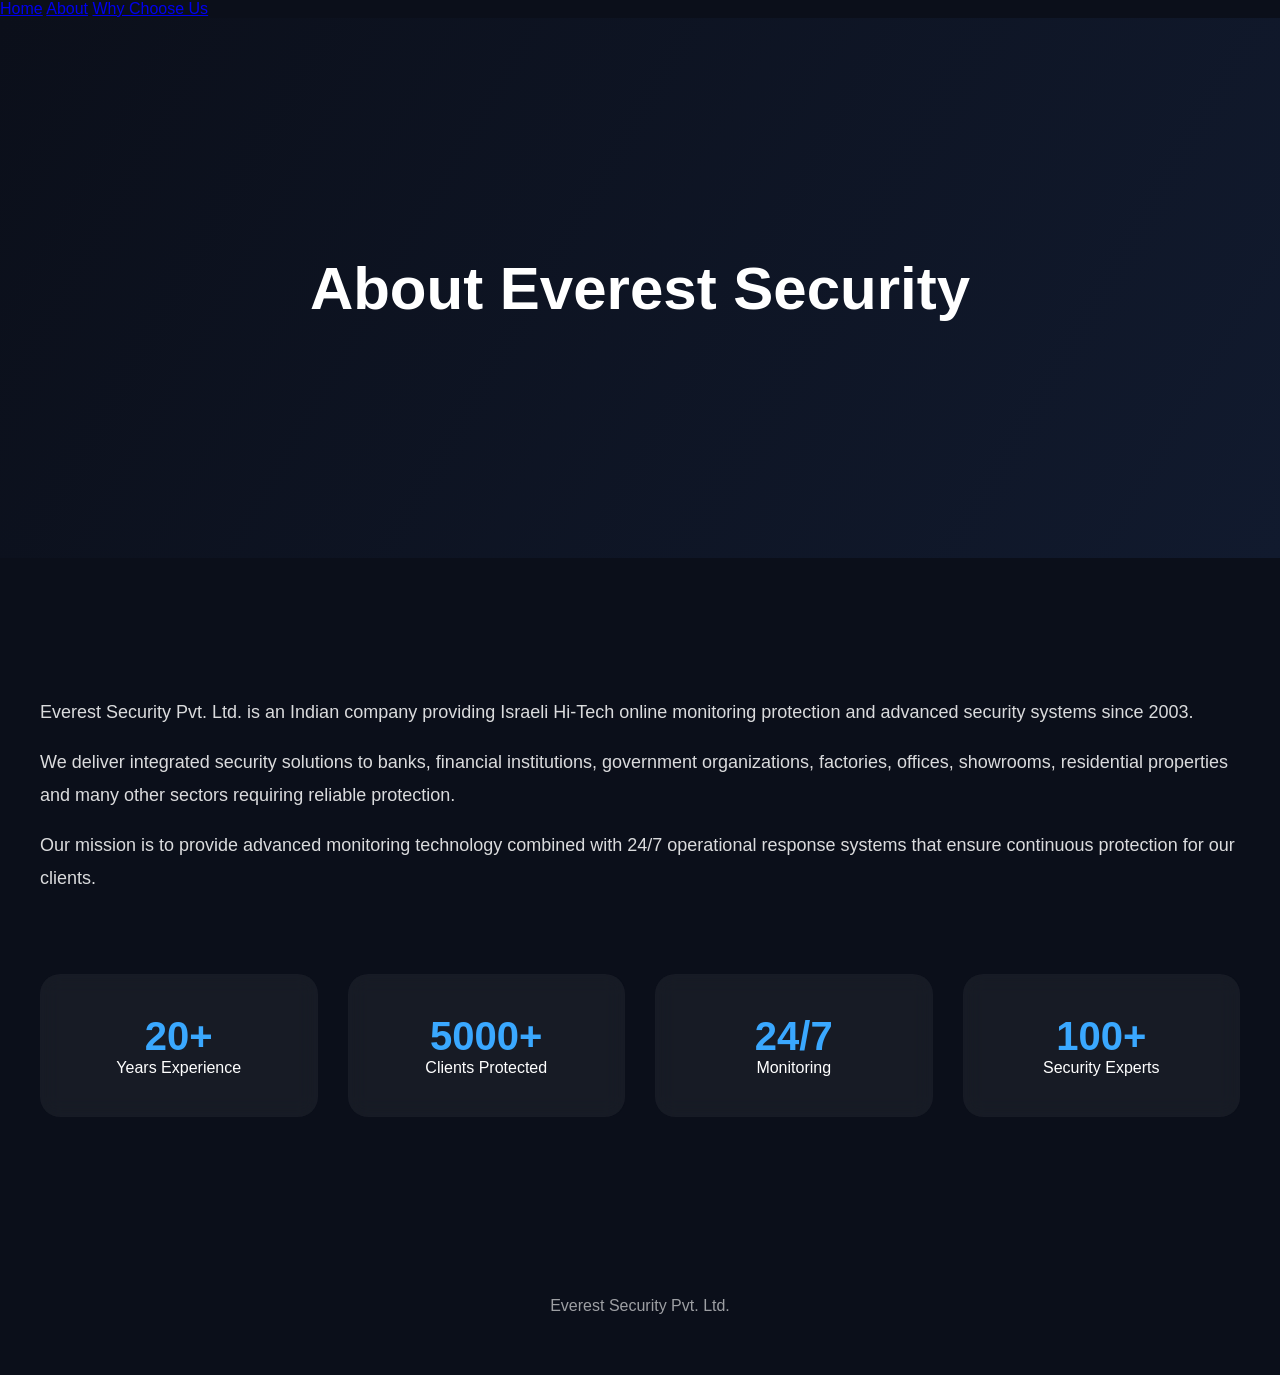
==== about.html @ dd9cea93 "Update about.html" ====
<!DOCTYPE html>
<html lang="en">
<head>
<meta charset="UTF-8">
<meta name="viewport" content="width=device-width, initial-scale=1.0">
<title>About Us | ISRATECH </title>

<link rel="stylesheet" href="script.css">

<style>

body{
background:#0b0f1a;
color:white;
font-family:Arial, Helvetica, sans-serif;
margin:0;
}

.about-hero{
height:60vh;
display:flex;
align-items:center;
justify-content:center;
text-align:center;
background:linear-gradient(120deg,#0b0f1a,#111a2e);
}

.about-hero h1{
font-size:60px;
}

.section{
max-width:1200px;
margin:auto;
padding:120px 20px;
}

.section p{
font-size:18px;
line-height:1.8;
opacity:.85;
}

.stats{
display:grid;
grid-template-columns:repeat(4,1fr);
gap:30px;
margin-top:80px;
}

.stat-card{
background:rgba(255,255,255,.05);
backdrop-filter:blur(10px);
border-radius:20px;
padding:40px;
text-align:center;
transition:.4s;
}

.stat-card:hover{
transform:translateY(-10px);
box-shadow:0 0 40px rgba(0,150,255,.3);
}

.stat-number{
font-size:40px;
color:#3aa8ff;
font-weight:bold;
}

footer{
text-align:center;
padding:60px;
opacity:.6;
}

</style>

</head>

<body>

<nav>
<a href="index.html">Home</a>
<a href="about.html">About</a>
<a href="why-us.html">Why Choose Us</a>
</nav>

<section class="about-hero">
<h1>About Everest Security</h1>
</section>

<section class="section">

<p>
Everest Security Pvt. Ltd. is an Indian company providing Israeli Hi-Tech
online monitoring protection and advanced security systems since 2003.
</p>

<p>
We deliver integrated security solutions to banks, financial institutions,
government organizations, factories, offices, showrooms, residential
properties and many other sectors requiring reliable protection.
</p>

<p>
Our mission is to provide advanced monitoring technology combined with
24/7 operational response systems that ensure continuous protection
for our clients.
</p>

<div class="stats">

<div class="stat-card">
<div class="stat-number">20+</div>
Years Experience
</div>

<div class="stat-card">
<div class="stat-number">5000+</div>
Clients Protected
</div>

<div class="stat-card">
<div class="stat-number">24/7</div>
Monitoring
</div>

<div class="stat-card">
<div class="stat-number">100+</div>
Security Experts
</div>

</div>

</section>

<footer>
Everest Security Pvt. Ltd.
</footer>

</body>
</html>
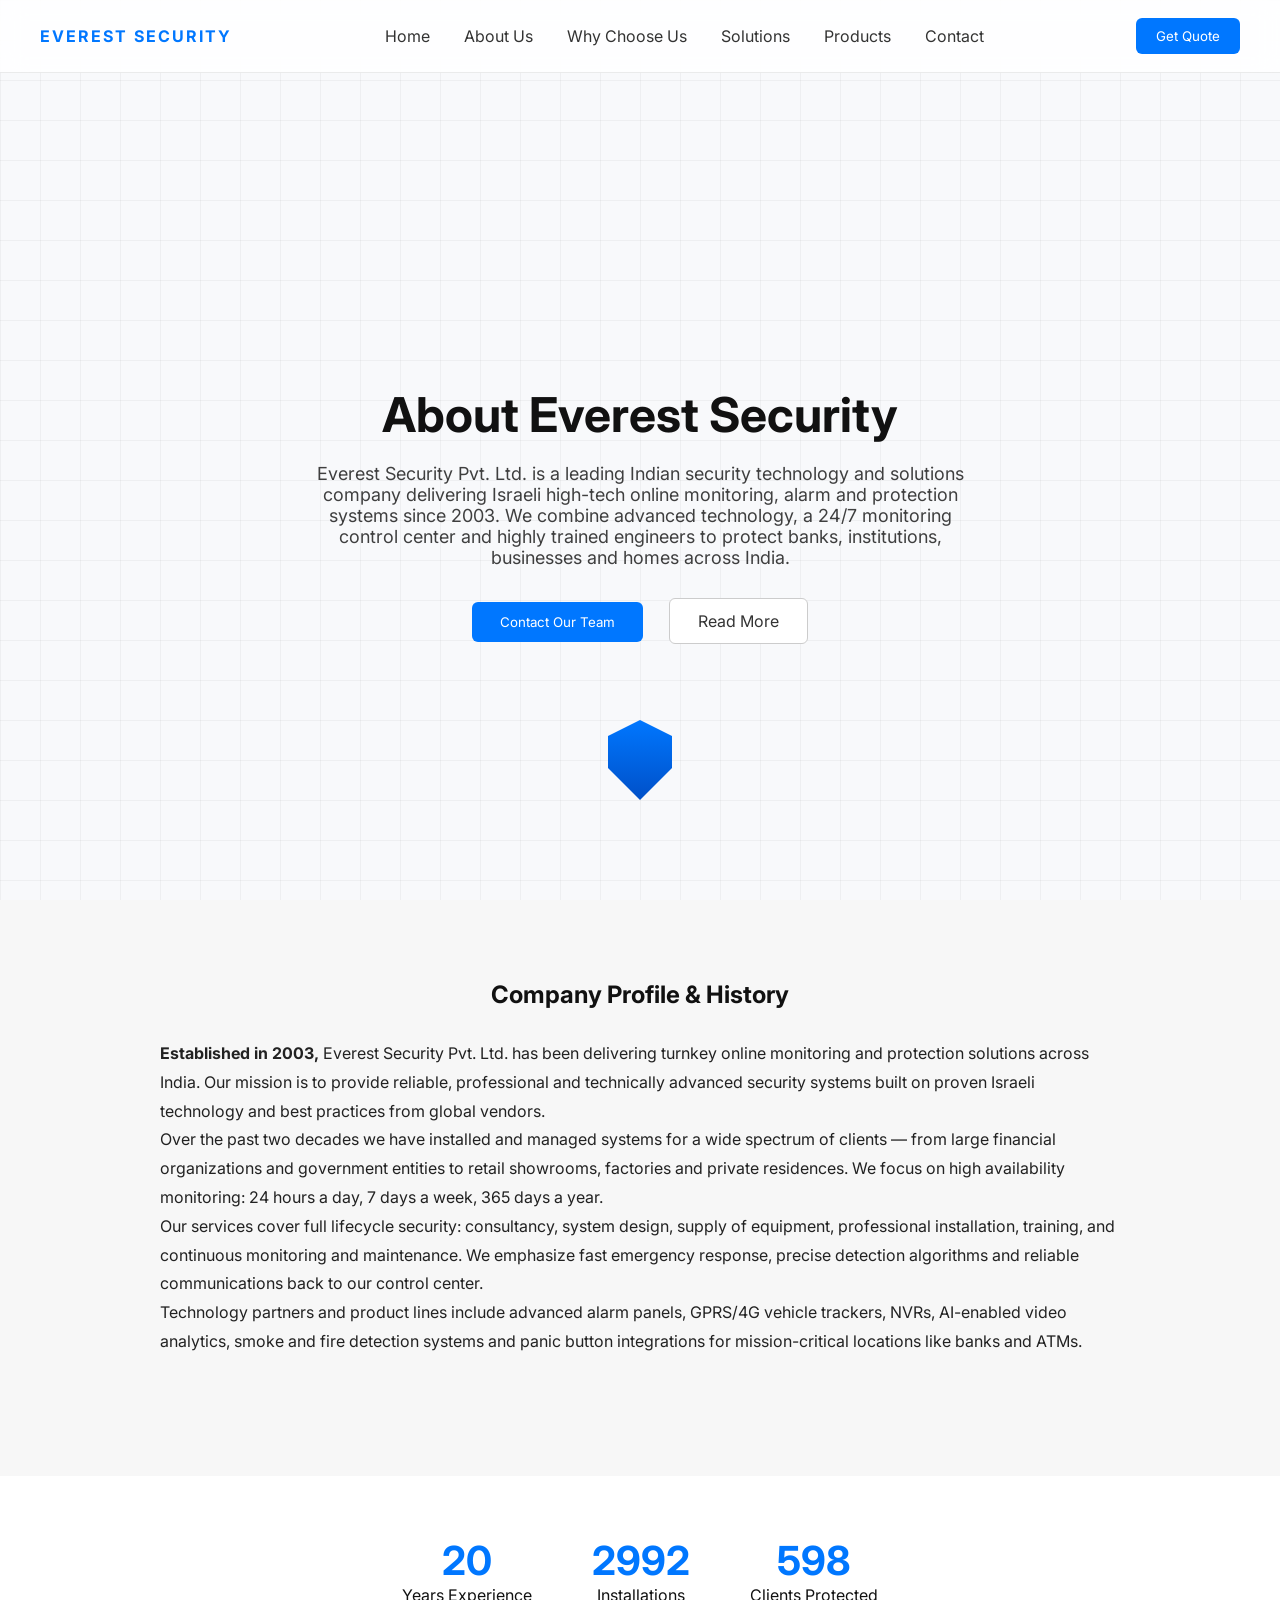
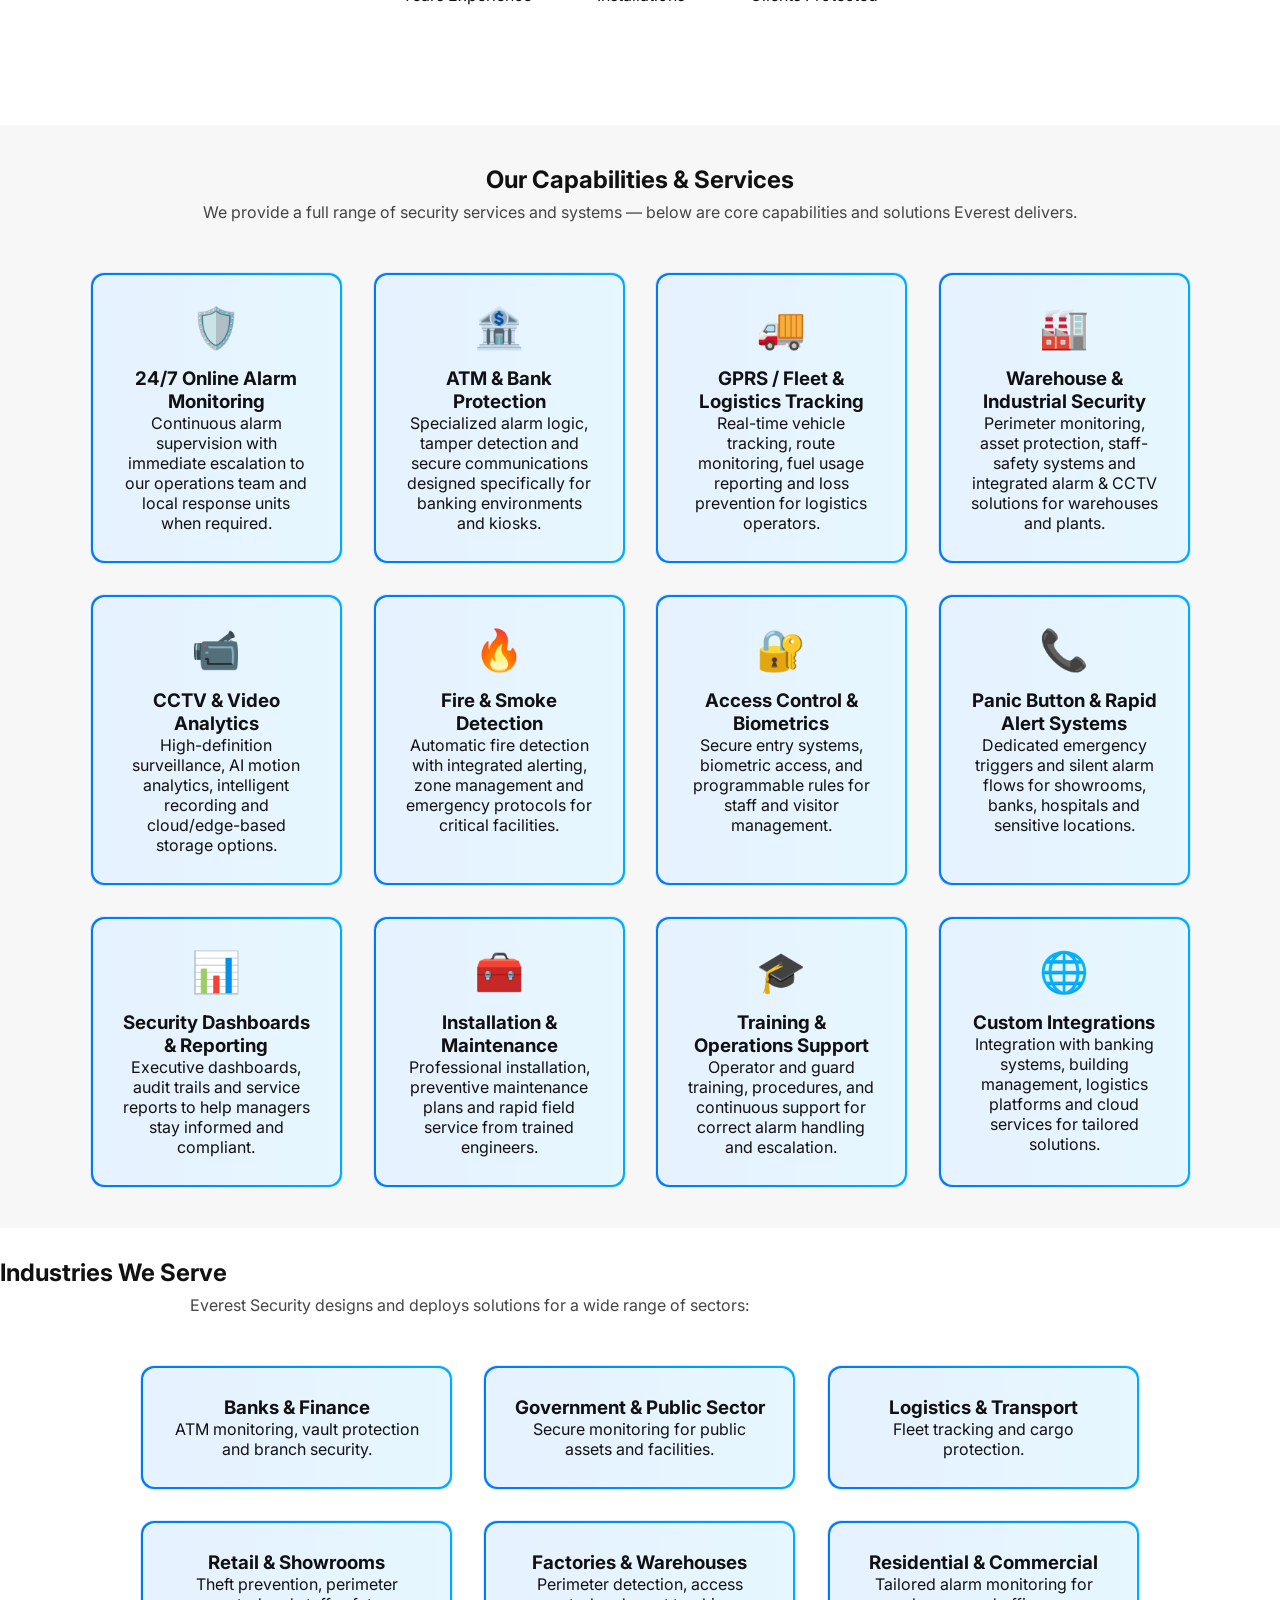
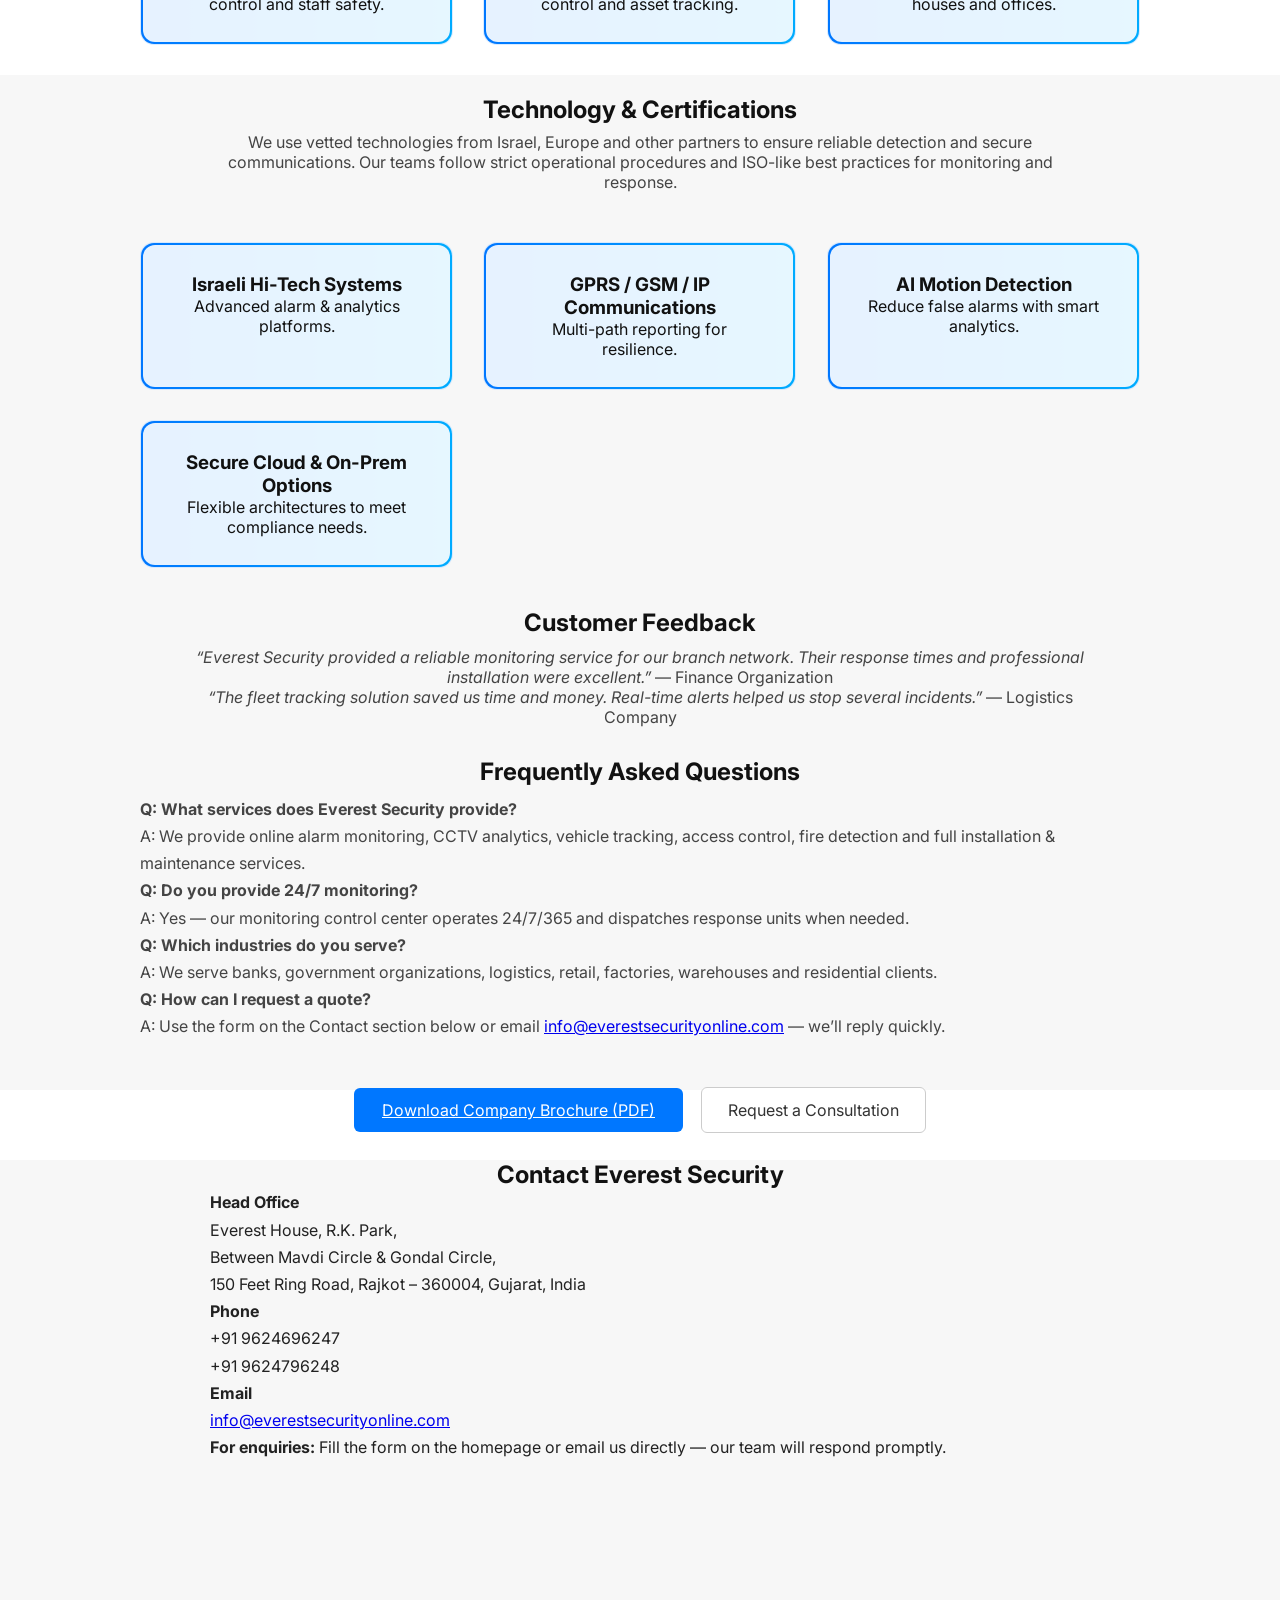
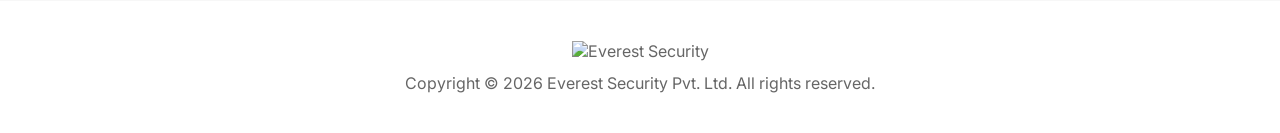
==== commit 8955e652: "Update about.html" ====
--- a/about.html
+++ b/about.html
@@ -1,142 +1,254 @@
 <!DOCTYPE html>
 <html lang="en">
 <head>
-<meta charset="UTF-8">
-<meta name="viewport" content="width=device-width, initial-scale=1.0">
-<title>About Us | ISRATECH </title>
-
-<link rel="stylesheet" href="script.css">
-
-<style>
-
-body{
-background:#0b0f1a;
-color:white;
-font-family:Arial, Helvetica, sans-serif;
-margin:0;
-}
-
-.about-hero{
-height:60vh;
-display:flex;
-align-items:center;
-justify-content:center;
-text-align:center;
-background:linear-gradient(120deg,#0b0f1a,#111a2e);
-}
-
-.about-hero h1{
-font-size:60px;
-}
-
-.section{
-max-width:1200px;
-margin:auto;
-padding:120px 20px;
-}
-
-.section p{
-font-size:18px;
-line-height:1.8;
-opacity:.85;
-}
-
-.stats{
-display:grid;
-grid-template-columns:repeat(4,1fr);
-gap:30px;
-margin-top:80px;
-}
-
-.stat-card{
-background:rgba(255,255,255,.05);
-backdrop-filter:blur(10px);
-border-radius:20px;
-padding:40px;
-text-align:center;
-transition:.4s;
-}
-
-.stat-card:hover{
-transform:translateY(-10px);
-box-shadow:0 0 40px rgba(0,150,255,.3);
-}
-
-.stat-number{
-font-size:40px;
-color:#3aa8ff;
-font-weight:bold;
-}
-
-footer{
-text-align:center;
-padding:60px;
-opacity:.6;
-}
-
-</style>
-
+<meta charset="utf-8" />
+<meta name="viewport" content="width=device-width,initial-scale=1" />
+<title>About Everest Security — Everest Security Pvt. Ltd.</title>
+
+<!-- use the same site styles and scripts -->
+<link rel="stylesheet" href="style.css">
+<script defer src="script.js"></script>
+<link href="https://fonts.googleapis.com/css2?family=Inter:wght@300;400;600;700&display=swap" rel="stylesheet">
 </head>
-
 <body>
 
-<nav>
-<a href="index.html">Home</a>
-<a href="about.html">About</a>
-<a href="why-us.html">Why Choose Us</a>
-</nav>
-
-<section class="about-hero">
-<h1>About Everest Security</h1>
-</section>
-
-<section class="section">
-
-<p>
-Everest Security Pvt. Ltd. is an Indian company providing Israeli Hi-Tech
-online monitoring protection and advanced security systems since 2003.
-</p>
-
-<p>
-We deliver integrated security solutions to banks, financial institutions,
-government organizations, factories, offices, showrooms, residential
-properties and many other sectors requiring reliable protection.
-</p>
-
-<p>
-Our mission is to provide advanced monitoring technology combined with
-24/7 operational response systems that ensure continuous protection
-for our clients.
-</p>
-
-<div class="stats">
-
-<div class="stat-card">
-<div class="stat-number">20+</div>
-Years Experience
-</div>
-
-<div class="stat-card">
-<div class="stat-number">5000+</div>
-Clients Protected
-</div>
-
-<div class="stat-card">
-<div class="stat-number">24/7</div>
-Monitoring
-</div>
-
-<div class="stat-card">
-<div class="stat-number">100+</div>
-Security Experts
-</div>
-
-</div>
-
-</section>
-
-<footer>
-Everest Security Pvt. Ltd.
+<header class="navbar">
+  <div class="nav-container">
+    <div class="logo">EVEREST SECURITY</div>
+    <nav>
+      <a href="index.html">Home</a>
+      <a href="about.html">About Us</a>
+      <a href="why-us.html">Why Choose Us</a>
+      <a href="#solutions" onclick="location.href='index.html#solutions'">Solutions</a>
+      <a href="products.html">Products</a>
+      <a href="#contact" onclick="location.href='index.html#contact'">Contact</a>
+    </nav>
+    <button class="cta" onclick="location.href='index.html#contact'">Get Quote</button>
+  </div>
+</header>
+
+<!-- HERO — uses the same hero styling as index -->
+<section class="hero" style="padding-top:130px;">
+  <div class="grid"></div>
+  <div class="hero-content">
+    <h1>About Everest Security</h1>
+    <p>
+      Everest Security Pvt. Ltd. is a leading Indian security technology and solutions company delivering Israeli high-tech online monitoring,
+      alarm and protection systems since 2003. We combine advanced technology, a 24/7 monitoring control center and highly trained engineers
+      to protect banks, institutions, businesses and homes across India.
+    </p>
+    <div class="hero-buttons">
+      <button class="primary" onclick="location.href='index.html#contact'">Contact Our Team</button>
+      <a class="secondary" href="#company-story" style="text-decoration:none;display:inline-block;padding:12px 28px;border-radius:6px;border:1px solid #ccc;background:white;color:#333;margin-left:12px;">Read More</a>
+    </div>
+  </div>
+  <div class="shield"></div>
+</section>
+
+<!-- COMPANY STORY -->
+<section id="company-story" class="solutions" style="padding-top:80px;">
+  <h2>Company Profile & History</h2>
+
+  <div style="max-width:1000px;margin:30px auto 0 auto;text-align:left;color:#222;line-height:1.8;padding:0 20px;">
+    <p><strong>Established in 2003,</strong> Everest Security Pvt. Ltd. has been delivering turnkey online monitoring and protection solutions across India. Our mission is to provide reliable, professional and technically advanced security systems built on proven Israeli technology and best practices from global vendors.</p>
+
+    <p>Over the past two decades we have installed and managed systems for a wide spectrum of clients — from large financial organizations and government entities to retail showrooms, factories and private residences. We focus on high availability monitoring: 24 hours a day, 7 days a week, 365 days a year.</p>
+
+    <p>Our services cover full lifecycle security: consultancy, system design, supply of equipment, professional installation, training, and continuous monitoring and maintenance. We emphasize fast emergency response, precise detection algorithms and reliable communications back to our control center.</p>
+
+    <p>Technology partners and product lines include advanced alarm panels, GPRS/4G vehicle trackers, NVRs, AI-enabled video analytics, smoke and fire detection systems and panic button integrations for mission-critical locations like banks and ATMs.</p>
+  </div>
+</section>
+
+<!-- STATS (re-usable layout; counters run from script.js) -->
+<section class="stats" style="padding-top:60px;">
+  <div class="stat">
+    <h2 data-target="20">0</h2>
+    <p>Years Experience</p>
+  </div>
+
+  <div class="stat">
+    <h2 data-target="5000">0</h2>
+    <p>Installations</p>
+  </div>
+
+  <div class="stat">
+    <h2 data-target="1000">0</h2>
+    <p>Clients Protected</p>
+  </div>
+
+</section>
+
+<!-- CAPABILITIES / FEATURES GRID (many cards as requested) -->
+<section class="solutions" id="capabilities" style="padding-top:40px;padding-bottom:40px;">
+  <h2 style="margin-bottom:6px;">Our Capabilities & Services</h2>
+  <p style="max-width:900px;margin:8px auto 24px;color:#444;">We provide a full range of security services and systems — below are core capabilities and solutions Everest delivers.</p>
+
+  <div class="cards" style="max-width:1100px;">
+    <!-- many cards — each will use your existing .card styles -->
+    <div class="card">
+      <div class="icon">🛡️</div>
+      <h3>24/7 Online Alarm Monitoring</h3>
+      <p>Continuous alarm supervision with immediate escalation to our operations team and local response units when required.</p>
+    </div>
+
+    <div class="card">
+      <div class="icon">🏦</div>
+      <h3>ATM & Bank Protection</h3>
+      <p>Specialized alarm logic, tamper detection and secure communications designed specifically for banking environments and kiosks.</p>
+    </div>
+
+    <div class="card">
+      <div class="icon">🚚</div>
+      <h3>GPRS / Fleet & Logistics Tracking</h3>
+      <p>Real-time vehicle tracking, route monitoring, fuel usage reporting and loss prevention for logistics operators.</p>
+    </div>
+
+    <div class="card">
+      <div class="icon">🏭</div>
+      <h3>Warehouse & Industrial Security</h3>
+      <p>Perimeter monitoring, asset protection, staff-safety systems and integrated alarm & CCTV solutions for warehouses and plants.</p>
+    </div>
+
+    <div class="card">
+      <div class="icon">📹</div>
+      <h3>CCTV & Video Analytics</h3>
+      <p>High-definition surveillance, AI motion analytics, intelligent recording and cloud/edge-based storage options.</p>
+    </div>
+
+    <div class="card">
+      <div class="icon">🔥</div>
+      <h3>Fire & Smoke Detection</h3>
+      <p>Automatic fire detection with integrated alerting, zone management and emergency protocols for critical facilities.</p>
+    </div>
+
+    <div class="card">
+      <div class="icon">🔐</div>
+      <h3>Access Control & Biometrics</h3>
+      <p>Secure entry systems, biometric access, and programmable rules for staff and visitor management.</p>
+    </div>
+
+    <div class="card">
+      <div class="icon">📞</div>
+      <h3>Panic Button & Rapid Alert Systems</h3>
+      <p>Dedicated emergency triggers and silent alarm flows for showrooms, banks, hospitals and sensitive locations.</p>
+    </div>
+
+    <div class="card">
+      <div class="icon">📊</div>
+      <h3>Security Dashboards & Reporting</h3>
+      <p>Executive dashboards, audit trails and service reports to help managers stay informed and compliant.</p>
+    </div>
+
+    <div class="card">
+      <div class="icon">🧰</div>
+      <h3>Installation & Maintenance</h3>
+      <p>Professional installation, preventive maintenance plans and rapid field service from trained engineers.</p>
+    </div>
+
+    <div class="card">
+      <div class="icon">🎓</div>
+      <h3>Training & Operations Support</h3>
+      <p>Operator and guard training, procedures, and continuous support for correct alarm handling and escalation.</p>
+    </div>
+
+    <div class="card">
+      <div class="icon">🌐</div>
+      <h3>Custom Integrations</h3>
+      <p>Integration with banking systems, building management, logistics platforms and cloud services for tailored solutions.</p>
+    </div>
+  </div>
+</section>
+
+<!-- INDUSTRIES (more descriptive) -->
+<section class="industries" style="padding-top:30px;padding-bottom:30px;">
+  <h2 style="margin-bottom:8px;">Industries We Serve</h2>
+  <p style="max-width:900px;margin:0 auto 18px auto;color:#444;">Everest Security designs and deploys solutions for a wide range of sectors:</p>
+
+  <div class="cards" style="max-width:1000px;">
+    <div class="card"><h3>Banks & Finance</h3><p>ATM monitoring, vault protection and branch security.</p></div>
+    <div class="card"><h3>Government & Public Sector</h3><p>Secure monitoring for public assets and facilities.</p></div>
+    <div class="card"><h3>Logistics & Transport</h3><p>Fleet tracking and cargo protection.</p></div>
+    <div class="card"><h3>Retail & Showrooms</h3><p>Theft prevention, perimeter control and staff safety.</p></div>
+    <div class="card"><h3>Factories & Warehouses</h3><p>Perimeter detection, access control and asset tracking.</p></div>
+    <div class="card"><h3>Residential & Commercial</h3><p>Tailored alarm monitoring for houses and offices.</p></div>
+  </div>
+</section>
+
+<!-- CERTIFICATIONS / TECHNOLOGY -->
+<section class="solutions" style="padding-top:20px;padding-bottom:20px;">
+  <h2>Technology & Certifications</h2>
+  <p style="max-width:900px;margin:8px auto 20px;color:#444;">We use vetted technologies from Israel, Europe and other partners to ensure reliable detection and secure communications. Our teams follow strict operational procedures and ISO-like best practices for monitoring and response.</p>
+
+  <div class="cards" style="max-width:1000px;">
+    <div class="card"><h3>Israeli Hi-Tech Systems</h3><p>Advanced alarm & analytics platforms.</p></div>
+    <div class="card"><h3>GPRS / GSM / IP Communications</h3><p>Multi-path reporting for resilience.</p></div>
+    <div class="card"><h3>AI Motion Detection</h3><p>Reduce false alarms with smart analytics.</p></div>
+    <div class="card"><h3>Secure Cloud & On-Prem Options</h3><p>Flexible architectures to meet compliance needs.</p></div>
+  </div>
+</section>
+
+<!-- TESTIMONIALS (short examples) -->
+<section class="solutions" style="padding-top:20px;padding-bottom:20px;">
+  <h2>Customer Feedback</h2>
+  <div style="max-width:900px;margin:10px auto 0 auto;color:#444;">
+    <p><em>“Everest Security provided a reliable monitoring service for our branch network. Their response times and professional installation were excellent.”</em> — Finance Organization</p>
+    <p><em>“The fleet tracking solution saved us time and money. Real-time alerts helped us stop several incidents.”</em> — Logistics Company</p>
+  </div>
+</section>
+
+<!-- FAQ -->
+<section class="solutions" style="padding-top:10px;padding-bottom:10px;">
+  <h2>Frequently Asked Questions</h2>
+
+  <div style="max-width:1000px;margin:10px auto 40px auto;text-align:left;color:#444;line-height:1.7;">
+    <h4>Q: What services does Everest Security provide?</h4>
+    <p>A: We provide online alarm monitoring, CCTV analytics, vehicle tracking, access control, fire detection and full installation & maintenance services.</p>
+
+    <h4>Q: Do you provide 24/7 monitoring?</h4>
+    <p>A: Yes — our monitoring control center operates 24/7/365 and dispatches response units when needed.</p>
+
+    <h4>Q: Which industries do you serve?</h4>
+    <p>A: We serve banks, government organizations, logistics, retail, factories, warehouses and residential clients.</p>
+
+    <h4>Q: How can I request a quote?</h4>
+    <p>A: Use the form on the Contact section below or email <a href="mailto:info@everestsecurityonline.com">info@everestsecurityonline.com</a> — we’ll reply quickly.</p>
+  </div>
+</section>
+
+<!-- DOWNLOAD BROCHURE + CTA -->
+<section class="why-preview" style="padding-top:10px;padding-bottom:40px;text-align:center;">
+  <a href="#" class="primary" style="margin-right:14px;">Download Company Brochure (PDF)</a>
+  <a href="index.html#contact" class="secondary" style="text-decoration:none;padding:12px 26px;border-radius:6px;border:1px solid #ccc;background:white;color:#333;">Request a Consultation</a>
+</section>
+
+<!-- CONTACT SUMMARY & FOOTER -->
+<section id="contact" class="contact" style="padding-top:0;">
+  <h2>Contact Everest Security</h2>
+
+  <div style="max-width:900px;margin:0 auto 20px auto;text-align:left;color:#222;line-height:1.7;padding:0 20px;">
+    <p><strong>Head Office</strong><br>
+    Everest House, R.K. Park,<br>
+    Between Mavdi Circle & Gondal Circle,<br>
+    150 Feet Ring Road, Rajkot – 360004, Gujarat, India</p>
+
+    <p><strong>Phone</strong><br>
+    +91 9624696247<br>
+    +91 9624796248</p>
+
+    <p><strong>Email</strong><br>
+    <a href="mailto:info@everestsecurityonline.com">info@everestsecurityonline.com</a></p>
+
+    <p><strong>For enquiries:</strong> Fill the form on the homepage or email us directly — our team will respond promptly.</p>
+  </div>
+
+</section>
+
+<footer class="footer" style="padding:40px 20px;text-align:center;background:transparent;">
+  <div style="max-width:1000px;margin:auto;color:#666;">
+    <div style="margin-bottom:12px;"><img src="EverestSecurity.jpg" alt="Everest Security" style="height:56px;"></div>
+    <p>Copyright © 2026 Everest Security Pvt. Ltd. All rights reserved.</p>
+  </div>
 </footer>
 
 </body>
--- a/style.css
+++ b/style.css
@@ -0,0 +1,947 @@
+*{
+margin:0;
+padding:0;
+box-sizing:border-box;
+font-family:'Inter',sans-serif;
+}
+
+body{
+background:#ffffff;
+color:#111;
+overflow-x:hidden;
+}
+
+/* NAVBAR */
+
+.navbar{
+position:fixed;
+top:0;
+left:0;
+width:100%;
+padding:18px 40px;
+background:rgba(255,255,255,0.85);
+backdrop-filter:blur(12px);
+border-bottom:1px solid rgba(0,0,0,0.08);
+z-index:1000;
+}
+
+.nav-container{
+display:flex;
+justify-content:space-between;
+align-items:center;
+max-width:1200px;
+margin:auto;
+}
+
+.logo{
+font-weight:700;
+letter-spacing:2px;
+color:#0077ff;
+}
+
+nav a{
+margin:0 15px;
+text-decoration:none;
+color:#333;
+transition:0.3s;
+}
+
+nav a:hover{
+color:#0077ff;
+}
+
+.cta{
+background:#0077ff;
+color:white;
+border:none;
+padding:10px 20px;
+border-radius:6px;
+cursor:pointer;
+}
+
+/* HERO */
+
+.hero{
+height:100vh;
+display:flex;
+align-items:center;
+justify-content:center;
+text-align:center;
+position:relative;
+overflow:hidden;
+padding-top:100px;
+background:#f8f9fb;
+}
+
+.hero-content{
+max-width:650px;
+margin:0 auto;
+position:relative;
+z-index:2;
+}
+
+.hero h1{
+font-size:48px;
+margin-bottom:20px;
+line-height:1.2;
+}
+
+.hero p{
+font-size:18px;
+opacity:0.8;
+}
+
+.hero-buttons{
+margin-top:30px;
+}
+
+.primary{
+background:#0077ff;
+color:white;
+border:none;
+padding:12px 28px;
+border-radius:6px;
+margin-right:10px;
+cursor:pointer;
+transition:0.3s;
+}
+
+.primary:hover{
+transform:translateY(-2px);
+box-shadow:0 0 15px rgba(0,119,255,0.4);
+}
+
+.secondary{
+background:white;
+border:1px solid #ccc;
+padding:12px 28px;
+border-radius:6px;
+cursor:pointer;
+transition:0.3s;
+}
+
+.secondary:hover{
+background:#f2f2f2;
+}
+
+/* BACKGROUND GRID */
+
+.grid{
+position:absolute;
+top:0;
+left:0;
+width:100%;
+height:100%;
+background-image:
+linear-gradient(rgba(0,0,0,0.04) 1px, transparent 1px),
+linear-gradient(90deg,rgba(0,0,0,0.04) 1px, transparent 1px);
+background-size:40px 40px;
+animation:gridMove 20s linear infinite;
+z-index:0;
+}
+
+@keyframes gridMove{
+0%{transform:translateY(0)}
+100%{transform:translateY(40px)}
+}
+
+/* CANVAS CIRCUIT */
+
+#circuit{
+position:absolute;
+top:0;
+left:0;
+width:100%;
+height:100%;
+z-index:1;
+pointer-events:none;
+}
+
+/* SHIELD */
+
+.shield{
+position:absolute;
+bottom:100px;
+left:50%;
+transform:translateX(-50%);
+width:80px;
+height:80px;
+background:linear-gradient(#0077ff,#0050c8);
+clip-path:polygon(50% 0%, 90% 20%, 90% 60%, 50% 100%, 10% 60%, 10% 20%);
+box-shadow:0 0 20px rgba(0,119,255,0.4);
+animation:floatShield 4s ease-in-out infinite;
+z-index:2;
+}
+
+@keyframes floatShield{
+0%{transform:translate(-50%,0)}
+50%{transform:translate(-50%,-20px)}
+100%{transform:translate(-50%,0)}
+}
+
+/* STATS */
+
+.stats{
+display:flex;
+justify-content:center;
+gap:60px;
+padding:120px 20px;
+text-align:center;
+flex-wrap:wrap;
+background:white;
+}
+
+.stat h2{
+font-size:40px;
+color:#0077ff;
+}
+
+/* SOLUTIONS */
+
+.solutions{
+padding:120px 20px;
+text-align:center;
+background:#f7f7f7;
+}
+
+.cards{
+display:grid;
+grid-template-columns:repeat(auto-fit,minmax(250px,1fr));
+gap:30px;
+max-width:1000px;
+margin:auto;
+margin-top:50px;
+}
+
+/* PREMIUM ANIMATED CARDS */
+
+.card{
+position:relative;
+padding:30px;
+border-radius:14px;
+background:rgba(255,255,255,0.65);
+backdrop-filter:blur(12px);
+border:1px solid rgba(0,119,255,0.15);
+overflow:hidden;
+transition:0.35s;
+text-align:center;
+}
+
+/* animated glowing border */
+
+.card::before{
+content:"";
+position:absolute;
+inset:-2px;
+border-radius:14px;
+background:linear-gradient(90deg,#0077ff,#00c6ff,#0077ff);
+background-size:300%;
+animation:borderMove 6s linear infinite;
+z-index:-1;
+}
+
+.card::after{
+content:"";
+position:absolute;
+inset:2px;
+background:rgba(255,255,255,0.9);
+border-radius:12px;
+z-index:-1;
+}
+
+@keyframes borderMove{
+0%{background-position:0%}
+100%{background-position:300%}
+}
+
+/* hover glow */
+
+.card:hover{
+transform:translateY(-10px) scale(1.02);
+box-shadow:
+0 10px 30px rgba(0,0,0,0.12),
+0 0 25px rgba(0,119,255,0.35);
+}
+
+/* floating icons */
+
+.icon{
+font-size:40px;
+margin-bottom:15px;
+animation:iconFloat 3s ease-in-out infinite;
+}
+
+@keyframes iconFloat{
+0%{transform:translateY(0)}
+50%{transform:translateY(-8px)}
+100%{transform:translateY(0)}
+}
+
+/* PRODUCTS */
+
+#products{
+padding:120px 20px;
+text-align:center;
+background:white;
+}
+
+.carousel{
+overflow:hidden;
+width:100%;
+padding:60px 0;
+}
+
+.track{
+display:flex;
+gap:30px;
+animation:scrollProducts 18s linear infinite;
+}
+
+.slide{
+min-width:250px;
+height:200px;
+background:#f2f2f2;
+border-radius:10px;
+display:flex;
+align-items:center;
+justify-content:center;
+}
+
+@keyframes scrollProducts{
+0%{transform:translateX(0)}
+100%{transform:translateX(-50%)}
+}
+
+/* CONTACT */
+
+.contact{
+padding:120px 20px;
+text-align:center;
+background:#f7f7f7;
+}
+
+form{
+max-width:500px;
+margin:auto;
+display:flex;
+flex-direction:column;
+gap:15px;
+}
+
+input,textarea{
+padding:12px;
+border:1px solid #ddd;
+border-radius:6px;
+}
+
+form button{
+background:#0077ff;
+color:white;
+border:none;
+padding:12px;
+border-radius:6px;
+cursor:pointer;
+}
+
+/* MOBILE */
+
+@media(max-width:768px){
+
+.hero h1{
+font-size:34px;
+}
+
+.stats{
+flex-direction:column;
+gap:30px;
+}
+
+nav{
+display:none;
+}
+
+}
+
+/* APPLE STYLE 3D TILT SUPPORT */
+
+.cards{
+perspective:1200px;
+}
+
+.card{
+transform-style:preserve-3d;
+will-change:transform;
+transition:transform 0.25s ease, box-shadow 0.25s ease;
+}
+
+/* ------------------------
+   PRODUCT CARDS + SLIDER + POPUP
+   Scoped to #products so it doesn't break other .track or .card usage
+   ------------------------ */
+
+/* Product card visual (keeps the same look as .card but more compact) */
+#products .product-card{
+min-width:260px;
+background:white;
+border-radius:14px;
+padding:18px;
+box-shadow:0 10px 25px rgba(0,0,0,0.08);
+text-align:center;
+cursor:pointer;
+transition:transform 0.35s ease, box-shadow 0.35s ease;
+display:flex;
+flex-direction:column;
+align-items:center;
+}
+
+/* product image */
+#products .product-card img{
+width:100%;
+height:160px;
+object-fit:cover;
+border-radius:10px;
+margin-bottom:12px;
+display:block;
+}
+
+/* product title and description */
+#products .product-card h3{
+font-size:16px;
+margin:6px 0 8px 0;
+color:#0b2540;
+}
+#products .product-card p{
+font-size:14px;
+color:#444;
+margin:0;
+opacity:0.9;
+}
+
+/* hover */
+#products .product-card:hover{
+transform:translateY(-8px) scale(1.02);
+box-shadow:0 15px 35px rgba(0,119,255,0.18);
+}
+
+/* override the general .track animation specifically for the products area:
+   make the product track move to the RIGHT in an infinite loop.
+   We duplicate the track items to appear continuous (HTML approach recommended),
+   but this scoped CSS makes the movement rightwards. */
+#products .track{
+display:flex;
+gap:30px;
+/* horizontal scrolling to the right: start translated left and animate toward 0 */
+animation:scrollRight 36s linear infinite;
+}
+
+/* animation moves FROM left -> to 0, which visually makes content appear moving right */
+@keyframes scrollRight{
+0%{ transform: translateX(-50%); }
+100%{ transform: translateX(0); }
+}
+
+/* ensure existing .slide style still looks fine inside products */
+#products .slide{
+min-width:260px;
+height:200px;
+background:#fafafa;
+border-radius:12px;
+display:flex;
+align-items:center;
+justify-content:center;
+padding:12px;
+box-shadow:0 8px 20px rgba(0,0,0,0.04);
+}
+
+/* small responsive adjustments for product slider */
+@media (max-width:900px){
+  #products .product-card{ min-width:220px; }
+  #products .product-card img{ height:140px; }
+  #products .track{ gap:18px; animation-duration:28s; }
+}
+
+/* PRODUCT POPUP (full-screen centered preview) */
+.product-popup{
+position:fixed;
+top:0;
+left:0;
+width:100%;
+height:100%;
+background:rgba(0,0,0,0.6);
+display:flex;
+align-items:center;
+justify-content:center;
+opacity:0;
+pointer-events:none;
+transition:opacity 0.25s ease;
+z-index:2000;
+}
+
+.product-popup.active{
+opacity:1;
+pointer-events:auto;
+}
+
+.popup-content{
+background:white;
+padding:28px;
+border-radius:14px;
+max-width:720px;
+width:92%;
+text-align:center;
+box-shadow:0 30px 80px rgba(0,0,0,0.35);
+transform:translateY(0);
+}
+
+.popup-content img{
+width:100%;
+height:auto;
+border-radius:10px;
+margin-bottom:18px;
+object-fit:cover;
+}
+
+/* popup text */
+.popup-content h3{
+margin:6px 0 8px 0;
+font-size:20px;
+color:#0b2540;
+}
+.popup-content p{
+color:#444;
+line-height:1.6;
+}
+
+/* close hint (small X) */
+.popup-close{
+position:absolute;
+top:18px;
+right:18px;
+width:38px;
+height:38px;
+border-radius:50%;
+background:rgba(255,255,255,0.95);
+display:flex;
+align-items:center;
+justify-content:center;
+cursor:pointer;
+box-shadow:0 6px 18px rgba(0,0,0,0.12);
+}
+
+/* small screens adjustments */
+@media (max-width:600px){
+.popup-content{ padding:18px; }
+}
+
+/* keep existing card 3D tilt behavior (no change) */
+.cards{
+perspective:1200px;
+}
+
+.card{
+transform-style:preserve-3d;
+will-change:transform;
+transition:transform 0.25s ease, box-shadow 0.25s ease;
+}
+/* ===== why-us scoped layout & animations (paste at end of style.css) ===== */
+
+/* page container */
+.why-us {
+  padding: 60px 6%;
+  max-width: 1200px;
+  margin: 0 auto 80px;
+  color: #0b1220;
+  line-height: 1.55;
+}
+
+/* Intro / headings */
+.why-us h1 {
+  font-size: 2.1rem;
+  margin-bottom: 12px;
+  letter-spacing: -0.4px;
+}
+.why-intro p {
+  max-width: 880px;
+  margin: 8px auto 0;
+  color: #223;
+  opacity: 0.95;
+}
+.why-intro .muted {
+  color: #556;
+  margin-top: 8px;
+  font-size: 0.95rem;
+}
+
+/* Hero row: large image + side */
+.hero-why {
+  display: grid;
+  grid-template-columns: 1.4fr 0.9fr;
+  gap: 28px;
+  align-items: start;
+  margin-top: 26px;
+}
+.hero-card .card-img-large {
+  width: 100%;
+  height: 320px;
+  object-fit: cover;
+  border-radius: 12px;
+  display: block;
+  box-shadow: 0 18px 40px rgba(6,22,63,0.06);
+}
+.hero-card-text h2 {
+  margin-top: 12px;
+  margin-bottom: 10px;
+  font-size: 1.35rem;
+}
+.hero-side { padding-top: 6px; }
+.mini-stats { display:flex; gap:12px; margin-top:16px; flex-wrap:wrap;}
+.mini-stat { min-width:86px; text-align:left; background:transparent; padding:8px 6px; border-radius:8px; }
+.mini-stat .num { font-weight:700; font-size:1.05rem; }
+
+/* Feature deep: convert to two-column rows */
+.feature-deep {
+  margin-top: 36px;
+  display: grid;
+  grid-template-columns: 1fr;
+  gap: 18px;
+}
+
+/* Each converted feature card becomes media + content row */
+.feature-deep .card,
+.case-cards .case {
+  display: flex;
+  gap: 18px;
+  align-items: flex-start;
+  padding: 14px 12px;
+  border-radius: 10px;
+  background: transparent; /* keep existing look, remove if you want card background */
+}
+
+/* media + content sizing */
+.card-media,
+.case-media {
+  flex: 0 0 320px;
+  max-width: 320px;
+  overflow: hidden;
+  border-radius: 10px;
+}
+.card-media img,
+.case-media img {
+  width: 100%;
+  height: 100%;
+  object-fit: cover;
+  display:block;
+}
+
+/* content area */
+.card-content,
+.case-content {
+  flex: 1 1 auto;
+  min-width: 0;
+}
+.card-content h3,
+.case-content h4 {
+  margin-top: 4px;
+  margin-bottom: 8px;
+}
+.card-content p.small {
+  color: #5b6b7a;
+  font-size: 0.92rem;
+}
+
+/* Process cards (smaller grid) */
+.why-process .process-cards {
+  display: grid;
+  grid-template-columns: repeat(auto-fit, minmax(160px, 1fr));
+  gap: 12px;
+  margin-top: 18px;
+}
+.why-process .card.process { padding: 12px; }
+
+/* Stats strip */
+.why-stats.stats {
+  display: grid;
+  grid-template-columns: repeat(auto-fit, minmax(130px, 1fr));
+  gap: 18px;
+  align-items: center;
+  margin: 30px 0;
+  padding: 18px 6px;
+  background: rgba(6,22,63,0.03);
+  border-radius: 10px;
+}
+.why-stats .stat h2 { font-size: 1.6rem; margin: 0; }
+.why-stats .stat p { margin: 6px 0 0; color: #425; }
+
+/* Case studies: image left, text right (already converted by JS) */
+.case-cards {
+  display: grid;
+  grid-template-columns: repeat(auto-fit, minmax(280px, 1fr));
+  gap: 14px;
+  margin-top: 18px;
+}
+.case-cards .case {
+  display:flex;
+  gap:14px;
+  align-items:flex-start;
+  padding: 12px;
+}
+.case-img { width: 220px; height: 140px; object-fit: cover; border-radius:8px; }
+
+/* Gallery compact grid */
+.why-gallery .gallery-grid {
+  display: grid;
+  grid-template-columns: repeat(auto-fit, minmax(140px, 1fr));
+  gap: 12px;
+  margin-top: 12px;
+}
+.gallery-item img { width:100%; height:140px; object-fit:cover; border-radius:8px; display:block; }
+
+/* Testimonials: simple grid */
+.why-testimonials .cards { display:grid; grid-template-columns: repeat(auto-fit,minmax(220px,1fr)); gap:12px; margin-top:12px; }
+.testimonial p { margin: 0 0 8px; color:#1a2732; }
+
+/* Badges row */
+.why-badges .badges-cards { display:flex; flex-wrap:wrap; gap:10px; margin-top:12px; }
+.badge { padding:8px 12px; border-radius:8px; background:rgba(0,0,0,0.04); font-weight:600; }
+
+/* FAQ accordion look */
+.faq-cards .faq-item { padding:8px; margin-bottom:10px; border-radius:8px; }
+.faq-q { width:100%; text-align:left; padding:12px; background:transparent; border:none; font-size:1rem; cursor:pointer; }
+.faq-a { padding:10px 12px; border-left:3px solid rgba(0,119,255,0.12); margin-top:8px; display:none; }
+
+/* Team cards */
+.team-cards { display:grid; grid-template-columns: repeat(auto-fit, minmax(180px,1fr)); gap:12px; margin-top:12px; }
+.team-img { width:100%; height:140px; object-fit:cover; border-radius:8px; }
+
+/* final CTA area */
+.final-cta { display:flex; gap:10px; flex-wrap:wrap; margin-top:26px; align-items:center; }
+
+/* Accessibility & focus */
+.card:focus { outline: 3px solid rgba(0,119,255,0.12); outline-offset:4px; }
+
+/* Animation base states (JS also toggles inline styles but CSS fallback is good) */
+.animate-media { opacity: 0; transform: translateX(-18px); transition: transform .7s cubic-bezier(.2,.9,.2,1), opacity .7s ease; }
+.animate-text { opacity: 0; transform: translateY(14px); transition: transform .7s cubic-bezier(.2,.9,.2,1) .12s, opacity .7s ease .12s; }
+
+/* When JS triggers inline styles, elements will transition to visible state (no extra class needed) */
+
+/* Responsive: stack on small screens */
+@media (max-width: 880px) {
+  .hero-why { grid-template-columns: 1fr; }
+  .card-media, .case-media { max-width: 100%; flex: 0 0 100%; }
+  .feature-deep .card { flex-direction: column; gap: 12px; }
+  .case-cards .case { flex-direction: column; }
+  .why-us { padding: 34px 6%; }
+  .hero-card .card-img-large { height: 220px; }
+  .card-media img, .case-img { height: 180px; }
+}
+
+/* small visual polish so page breathes a bit more */
+.why-us .cards { margin-top: 18px; }
+.why-us h3, .why-us h4 { margin-top: 6px; margin-bottom: 8px; }
+.why-section{
+margin-top:60px;
+display:flex;
+flex-direction:column;
+gap:80px;
+}
+
+.why-row{
+display:grid;
+grid-template-columns:1fr 1fr;
+gap:50px;
+align-items:center;
+}
+
+.why-row img{
+width:100%;
+height:280px;
+object-fit:cover;
+border-radius:10px;
+}
+
+.why-row.reverse{
+direction:rtl;
+}
+
+.why-row.reverse div{
+direction:ltr;
+}
+
+@media (max-width:900px){
+
+.why-row{
+grid-template-columns:1fr;
+}
+
+.why-row.reverse{
+direction:ltr;
+}
+   
+/* ---------- FULL REPLACEMENT: MEGA MENU (drop into your style.css replacing previous mega-menu rules) ----------
+   Works with the HTML you provided (each .dropdown contains an <a> and a .mega-menu).
+   - Hidden by default (no layout push)
+   - Appears on hover / keyboard focus on desktop
+   - Limits height and scrolls internally if content is tall
+   - Supports mobile: .mega-menu.open (JS can toggle this) shows the content in-flow
+   - Keeps visual styling consistent with your design
+---------------------------------------------------------------------------------- */
+
+.navbar nav {
+  display: flex;
+  gap: 28px;
+  align-items: center;
+  position: relative;
+  z-index: 1100;
+}
+
+.navbar nav a {
+  text-decoration: none;
+  color: #111;
+  font-weight: 500;
+  position: relative;
+}
+
+/* dropdown context (inline so it doesn't expand full width) */
+.dropdown {
+  position: relative;
+  display: inline-block;
+  vertical-align: middle;
+}
+
+/* parent link hint (optional arrow) */
+.dropdown > a {
+  display: inline-block;
+  padding: 6px 4px;
+  cursor: pointer;
+}
+.dropdown > a::after {
+  content: " ▼";
+  font-size: 10px;
+  margin-left: 6px;
+  opacity: .9;
+}
+
+/* the mega menu itself (hidden by default; absolute so it does not push layout) */
+.mega-menu {
+  position: absolute;
+  top: calc(100% + 8px);               /* sits below the parent link */
+  left: 50%;
+  transform: translateX(-50%) translateY(8px);
+  width: min(1200px, 96vw);            /* responsive max width */
+  max-width: 1200px;
+  background: #ffffff;
+  border-radius: 10px;
+  padding: 20px 22px;
+  box-shadow: 0 18px 40px rgba(6,22,63,0.07);
+  box-sizing: border-box;
+
+  display: grid;
+  grid-template-columns: repeat(auto-fit, minmax(180px, 1fr));
+  gap: 18px;
+  white-space: normal;
+
+  /* hidden state (doesn't affect document flow) */
+  visibility: hidden;
+  opacity: 0;
+  pointer-events: none;
+  transform-origin: top center;
+  transition: opacity .18s ease, transform .18s ease, visibility .18s;
+  max-height: 70vh;          /* prevents it from expanding full page */
+  overflow: auto;            /* scroll internally when content too tall */
+  -webkit-overflow-scrolling: touch;
+  overscroll-behavior: contain;
+  z-index: 1300;
+}
+
+/* show on hover or keyboard focus (desktop) */
+.dropdown:hover > .mega-menu,
+.dropdown:focus-within > .mega-menu {
+  visibility: visible;
+  opacity: 1;
+  transform: translateX(-50%) translateY(0);
+  pointer-events: auto;
+}
+
+/* manual "open" state for mobile toggling via JS (keeps it consistent) */
+.mega-menu.open {
+  visibility: visible;
+  opacity: 1;
+  transform: translateX(-50%) translateY(0);
+  pointer-events: auto;
+}
+
+/* column/item styling */
+.mega-column {
+  display: flex;
+  flex-direction: column;
+  gap: 8px;
+}
+
+.mega-column strong {
+  font-size: 13px;
+  color: #555;
+  text-transform: uppercase;
+  margin-bottom: 6px;
+  display:block;
+}
+
+.mega-column a {
+  display: block;
+  color: #333;
+  font-size: 14px;
+  text-decoration: none;
+  padding: 6px 2px;
+  line-height: 1.25;
+  transition: color .16s ease, transform .16s ease;
+}
+
+.mega-column a:hover,
+.mega-column a:focus {
+  color: #0077ff;
+  transform: translateX(4px);
+  outline: none;
+}
+
+/* SAFEGUARD: if mega-menu would overflow viewport edges, allow it to clamp inside */
+@media (min-width: 1200px) {
+  /* keep centered under parent but ensure it doesn't overflow the viewport visually */
+  .mega-menu {
+    left: 50%;
+  }
+}
+
+/* MOBILE: make mega-menu flow in document (hidden by default); use .open to show */
+@media (max-width: 900px) {
+  .navbar nav { gap: 12px; }
+
+  .mega-menu {
+    position: static;
+    transform: none;
+    left: auto;
+    top: auto;
+    width: 100%;
+    padding: 12px 14px;
+    box-shadow: none;
+    border-radius: 0;
+    display: grid;
+    grid-template-columns: 1fr;
+    gap: 10px;
+
+    /* hidden by default on mobile: JS should toggle .open */
+    visibility: hidden;
+    opacity: 0;
+    pointer-events: none;
+    max-height: none;
+    overflow: visible;
+    transition: none;
+  }
+
+  .mega-menu.open {
+    visibility: visible;
+    opacity: 1;
+    pointer-events: auto;
+  }
+
+  .mega-column a { padding: 10px 6px; }
+}
